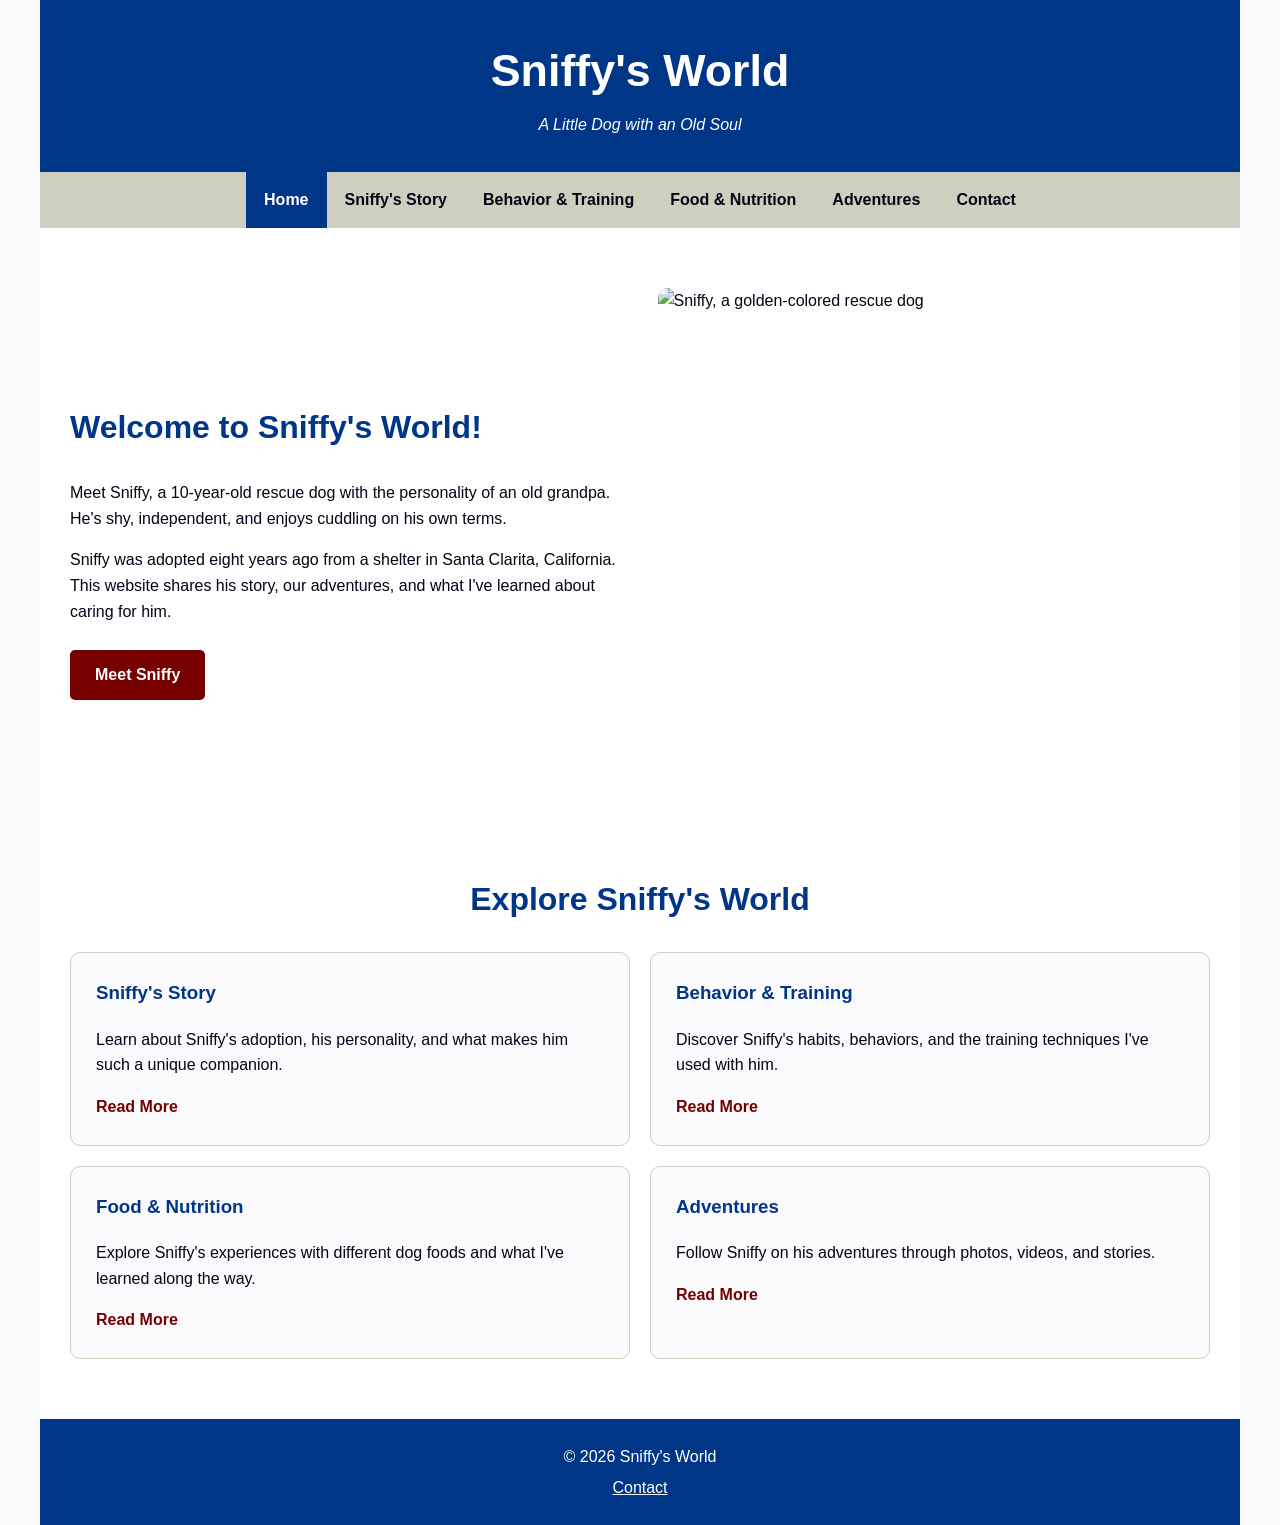
==== index.html @ 65c30a44 "Add files via upload" ====
<!DOCTYPE html>
<html lang="en">
<head>
    <meta charset="UTF-8">
    <meta name="viewport" content="width=device-width, initial-scale=1.0">
    <meta name="description" content="Meet Sniffy, a 10-year-old rescue dog. Discover his story, personality, favorite foods, and adventures.">
    <title>Sniffy's World :: Home</title>
    <link rel="stylesheet" href="style.css">
</head>
<body>
    <div id="wrapper">

        <header>
            <h1><a href="index.html">Sniffy's World</a></h1>
            <p>A Little Dog with an Old Soul</p>
        </header>

        <nav>
            <ul>
                <li><a href="index.html" aria-current="page">Home</a></li>
                <li><a href="story.html">Sniffy's Story</a></li>
                <li><a href="behavior.html">Behavior &amp; Training</a></li>
                <li><a href="nutrition.html">Food &amp; Nutrition</a></li>
                <li><a href="adventures.html">Adventures</a></li>
                <li><a href="contact.html">Contact</a></li>
            </ul>
        </nav>

        <main>
            <section id="welcome">
                <div class="welcome-text">
                    <h2>Welcome to Sniffy's World!</h2>
                    <p>
                        Meet Sniffy, a 10-year-old rescue dog
                        with the personality of an old grandpa.
                        He's shy, independent, and enjoys
                        cuddling on his own terms.
                    </p>
                    <p>
                        Sniffy was adopted eight years ago from
                        a shelter in Santa Clarita, California.
                        This website shares his story, our
                        adventures, and what I've learned
                        about caring for him.
                    </p>
                    <a class="button" href="story.html">
                        Meet Sniffy
                    </a>
                </div>

                <div class="welcome-image">
                    <img src="images/sniffy-home.jpg"
                         alt="Sniffy, a golden-colored rescue dog">
                </div>
            </section>

            <section id="explore">
                <h2>Explore Sniffy's World</h2>

                <div class="card-container">

                    <article class="card">
                        <h3>Sniffy's Story</h3>
                        <p>
                            Learn about Sniffy's adoption,
                            his personality, and what makes
                            him such a unique companion.
                        </p>
                        <a href="story.html">Read More</a>
                    </article>

                    <article class="card">
                        <h3>Behavior &amp; Training</h3>
                        <p>
                            Discover Sniffy's habits,
                            behaviors, and the training
                            techniques I've used with him.
                        </p>
                        <a href="behavior.html">Read More</a>
                    </article>

                    <article class="card">
                        <h3>Food &amp; Nutrition</h3>
                        <p>
                            Explore Sniffy's experiences
                            with different dog foods and
                            what I've learned along the way.
                        </p>
                        <a href="nutrition.html">Read More</a>
                    </article>

                    <article class="card">
                        <h3>Adventures</h3>
                        <p>
                            Follow Sniffy on his adventures
                            through photos, videos, and stories.
                        </p>
                        <a href="adventures.html">Read More</a>
                    </article>

                </div>
            </section>
        </main>

        <footer>
            <p>&copy; 2026 Sniffy's World</p>
            <p>
                <a href="contact.html">Contact</a>
            </p>
        </footer>

    </div>
</body>
</html>
---- style.css ----
/* Sniffy's World - Main Stylesheet */

/* Color Scheme */
:root {
    --text: #050315;
    --background: #fbfbfe;
    --primary: #003687;
    --secondary: #cfcfbf;
    --accent: #760000;
}

/* Global Styles */
* {
    box-sizing: border-box;
}

body {
    margin: 0;
    background-color: var(--background);
    color: var(--text);
    font-family: Arial, Helvetica, sans-serif;
    font-size: 16px;
    line-height: 1.6;
}

#wrapper {
    max-width: 1200px;
    margin: 0 auto;
    background-color: white;
    min-height: 100vh;
}

/* Header */
header {
    background-color: var(--primary);
    color: white;
    text-align: center;
    padding: 35px 20px;
}

header h1 {
    font-size: 2.8rem;
    margin: 0;
}

header h1 a {
    color: white;
    text-decoration: none;
}

header p {
    margin: 5px 0 0;
    font-style: italic;
}

/* Navigation */
nav {
    background-color: var(--secondary);
}

nav ul {
    display: flex;
    justify-content: center;
    flex-wrap: wrap;
    list-style-type: none;
    margin: 0;
    padding: 0;
}

nav a {
    display: block;
    padding: 15px 18px;
    color: var(--text);
    text-decoration: none;
    font-weight: bold;
}

nav a:hover,
nav a:focus,
nav a[aria-current="page"] {
    background-color: var(--primary);
    color: white;
}

/* Main Content */
main {
    padding: 30px;
}

h2 {
    color: var(--primary);
    font-size: 2rem;
}

h3 {
    color: var(--primary);
}

/* Welcome Section */
#welcome {
    display: flex;
    align-items: center;
    gap: 35px;
    padding: 30px 0;
}

.welcome-text {
    flex: 1;
}

.welcome-image {
    flex: 1;
}

.welcome-image img {
    display: block;
    width: 100%;
    height: 500px;
    object-fit: cover;
    object-position: center;
    border-radius: 10px;
}

/* Buttons */
.button {
    display: inline-block;
    background-color: var(--accent);
    color: white;
    text-decoration: none;
    padding: 12px 25px;
    border-radius: 5px;
    font-weight: bold;
    margin-top: 10px;
}

.button:hover,
.button:focus {
    background-color: var(--primary);
}

/* Explore Section */
#explore {
    padding: 30px 0;
    text-align: center;
}

.card-container {
    display: grid;
    grid-template-columns: repeat(2, 1fr);
    gap: 20px;
    margin-top: 25px;
}

.card {
    background-color: var(--background);
    border: 1px solid var(--secondary);
    border-radius: 10px;
    padding: 25px;
    text-align: left;
}

.card h3 {
    margin-top: 0;
}

.card a {
    color: var(--accent);
    font-weight: bold;
    text-decoration: none;
}

.card a:hover {
    text-decoration: underline;
}

/* Footer */
footer {
    background-color: var(--primary);
    color: white;
    text-align: center;
    padding: 20px;
}

footer p {
    margin: 5px;
}

footer a {
    color: white;
}

/* Tablet and Mobile Layout */
@media (max-width: 768px) {
    header h1 {
        font-size: 2rem;
    }

    nav a {
        padding: 12px;
        font-size: 0.9rem;
    }

    main {
        padding: 20px;
    }

    #welcome {
        flex-direction: column-reverse;
        gap: 15px;
    }

    .welcome-image,
    .welcome-text {
        width: 100%;
    }

    .welcome-image img {
        height: 300px;
    }

    .card-container {
        grid-template-columns: 1fr;
    }
}
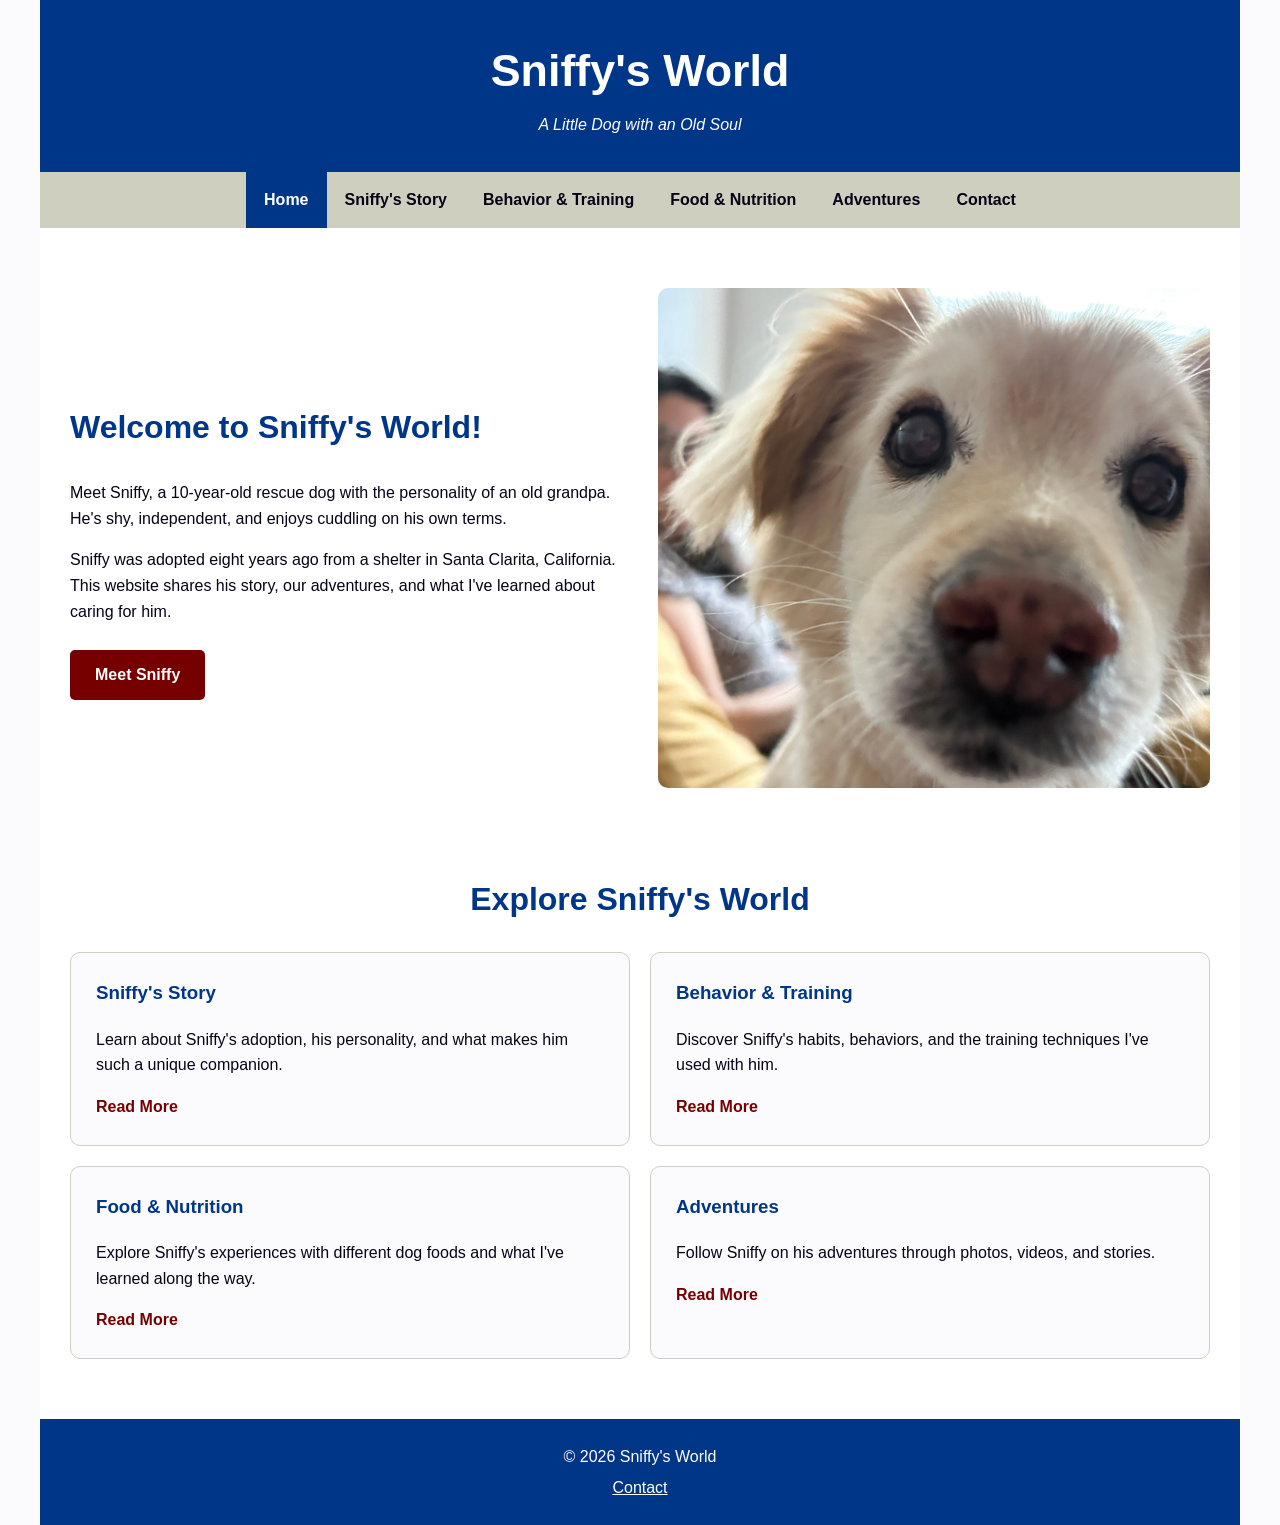
==== commit befd0116: "Add files via upload" ====
--- a/index.html
+++ b/index.html
@@ -50,7 +50,7 @@
                 </div>
 
                 <div class="welcome-image">
-                    <img src="images/sniffy-home.jpg"
+                    <img src="images/sniffy-home.JPG"
                          alt="Sniffy, a golden-colored rescue dog">
                 </div>
             </section>
